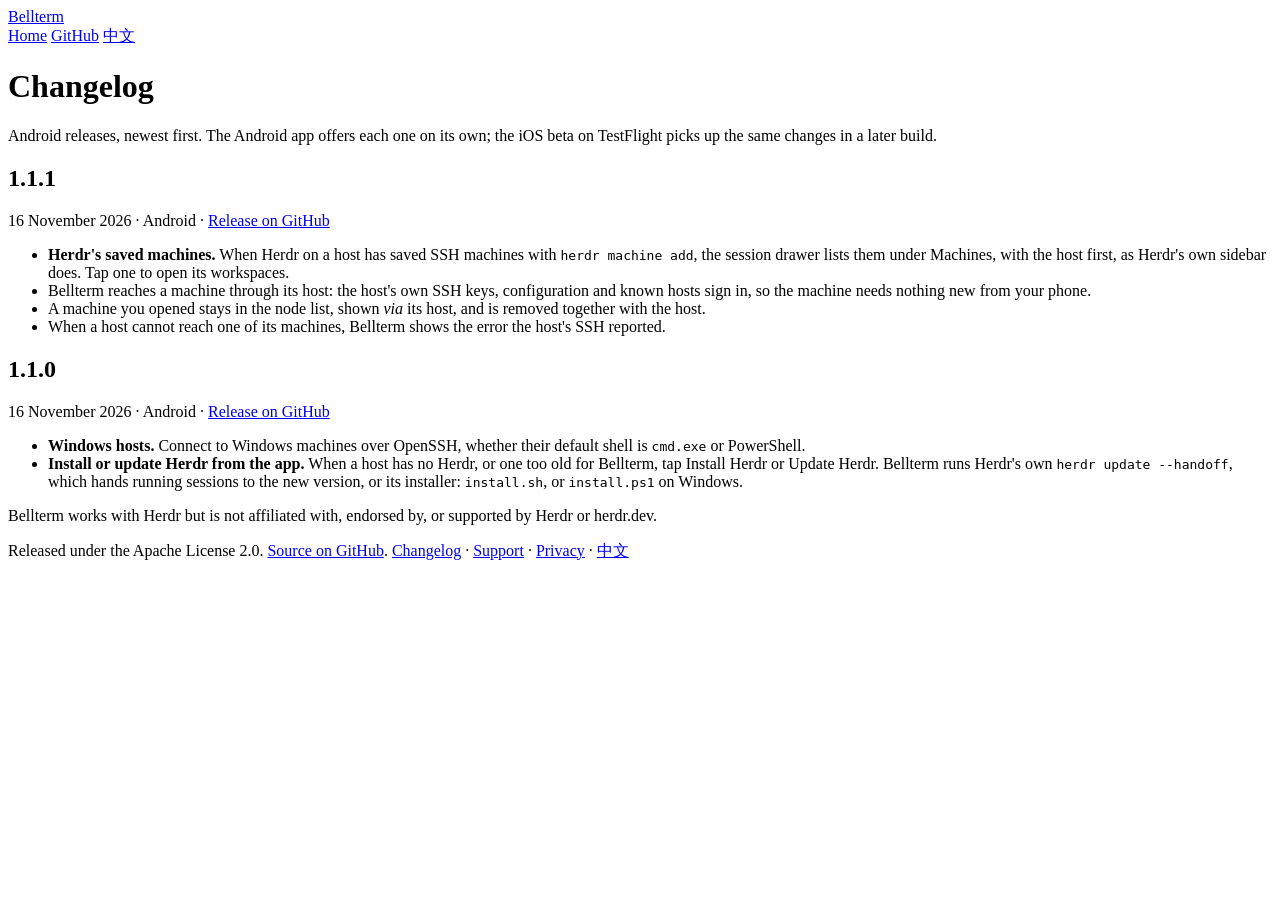
==== site/changelog/index.html @ 08ce36ce "docs(site): add a changelog with 1.1.0 and 1.1.1 English and Chinese changelog pages, linked from ev" ====
<!doctype html>
<html lang="en">
<head>
<meta charset="utf-8">
<meta name="viewport" content="width=device-width, initial-scale=1, viewport-fit=cover">
<title>Changelog — Bellterm</title>
<meta name="description" content="What changed in each Bellterm release.">
<meta name="theme-color" content="#f5f5f7">
<link rel="canonical" href="https://bellterm.app/changelog/">
<link rel="alternate" hreflang="en" href="https://bellterm.app/changelog/">
<link rel="alternate" hreflang="zh-CN" href="https://bellterm.app/zh/changelog/">
<link rel="alternate" hreflang="x-default" href="https://bellterm.app/changelog/">
<link rel="icon" href="/favicon.svg" type="image/svg+xml">
<link rel="apple-touch-icon" href="/apple-touch-icon.png">
<meta property="og:type" content="website">
<meta property="og:site_name" content="Bellterm">
<meta property="og:title" content="Changelog — Bellterm">
<meta property="og:description" content="What changed in each Bellterm release.">
<meta property="og:url" content="https://bellterm.app/changelog/">
<meta property="og:image" content="https://bellterm.app/og.png">
<meta name="twitter:card" content="summary_large_image">
<link rel="stylesheet" href="/style.css">
</head>
<body>
<header class="wrap top">
  <a class="brand" href="/"><img src="/icon.svg" alt="">Bellterm</a>
  <nav aria-label="Main">
    <a href="/">Home</a>
    <a href="https://github.com/nimrc/bellterm">GitHub</a>
    <a href="/zh/changelog/" hreflang="zh-CN" lang="zh-CN">中文</a>
  </nav>
</header>

<main class="wrap doc">
  <h1>Changelog</h1>
  <p class="meta">Android releases, newest first. The Android app offers each one on its own; the iOS beta on TestFlight picks up the same changes in a later build.</p>

  <h2 id="1.1.1">1.1.1</h2>
  <p class="meta"><time datetime="2026-11-16">16 November 2026</time> · Android · <a href="https://github.com/nimrc/bellterm/releases/tag/v1.1.1">Release on GitHub</a></p>
  <ul>
    <li><strong>Herdr's saved machines.</strong> When Herdr on a host has saved SSH machines with <code>herdr machine add</code>, the session drawer lists them under Machines, with the host first, as Herdr's own sidebar does. Tap one to open its workspaces.</li>
    <li>Bellterm reaches a machine through its host: the host's own SSH keys, configuration and known hosts sign in, so the machine needs nothing new from your phone.</li>
    <li>A machine you opened stays in the node list, shown <em>via</em> its host, and is removed together with the host.</li>
    <li>When a host cannot reach one of its machines, Bellterm shows the error the host's SSH reported.</li>
  </ul>

  <h2 id="1.1.0">1.1.0</h2>
  <p class="meta"><time datetime="2026-11-16">16 November 2026</time> · Android · <a href="https://github.com/nimrc/bellterm/releases/tag/v1.1.0">Release on GitHub</a></p>
  <ul>
    <li><strong>Windows hosts.</strong> Connect to Windows machines over OpenSSH, whether their default shell is <code>cmd.exe</code> or PowerShell.</li>
    <li><strong>Install or update Herdr from the app.</strong> When a host has no Herdr, or one too old for Bellterm, tap Install Herdr or Update Herdr. Bellterm runs Herdr's own <code>herdr update --handoff</code>, which hands running sessions to the new version, or its installer: <code>install.sh</code>, or <code>install.ps1</code> on Windows.</li>
  </ul>
</main>

<footer>
  <div class="wrap">
    <p>Bellterm works with Herdr but is not affiliated with, endorsed by, or supported by Herdr or herdr.dev.</p>
    <p>Released under the Apache License 2.0. <a href="https://github.com/nimrc/bellterm">Source on GitHub</a>. <a href="/changelog/">Changelog</a> · <a href="/support/">Support</a> · <a href="/privacy/">Privacy</a> · <a href="/zh/changelog/" hreflang="zh-CN" lang="zh-CN">中文</a></p>
  </div>
</footer>
</body>
</html>
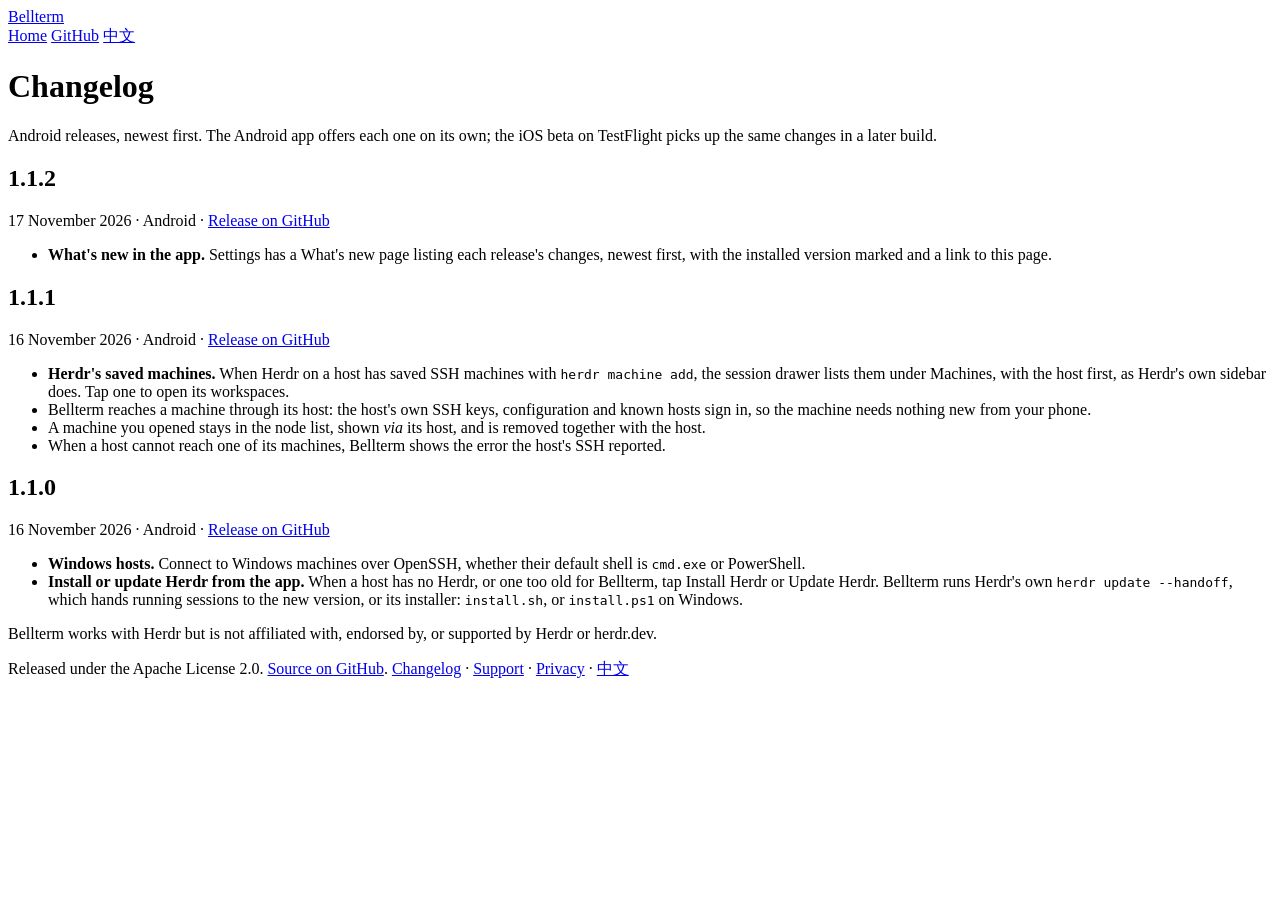
==== commit cef2d150: "docs: release notes and site changelog for 1.1.2" ====
--- a/site/changelog/index.html
+++ b/site/changelog/index.html
@@ -35,6 +35,12 @@
   <h1>Changelog</h1>
   <p class="meta">Android releases, newest first. The Android app offers each one on its own; the iOS beta on TestFlight picks up the same changes in a later build.</p>
 
+  <h2 id="1.1.2">1.1.2</h2>
+  <p class="meta"><time datetime="2026-11-17">17 November 2026</time> · Android · <a href="https://github.com/nimrc/bellterm/releases/tag/v1.1.2">Release on GitHub</a></p>
+  <ul>
+    <li><strong>What's new in the app.</strong> Settings has a What's new page listing each release's changes, newest first, with the installed version marked and a link to this page.</li>
+  </ul>
+
   <h2 id="1.1.1">1.1.1</h2>
   <p class="meta"><time datetime="2026-11-16">16 November 2026</time> · Android · <a href="https://github.com/nimrc/bellterm/releases/tag/v1.1.1">Release on GitHub</a></p>
   <ul>
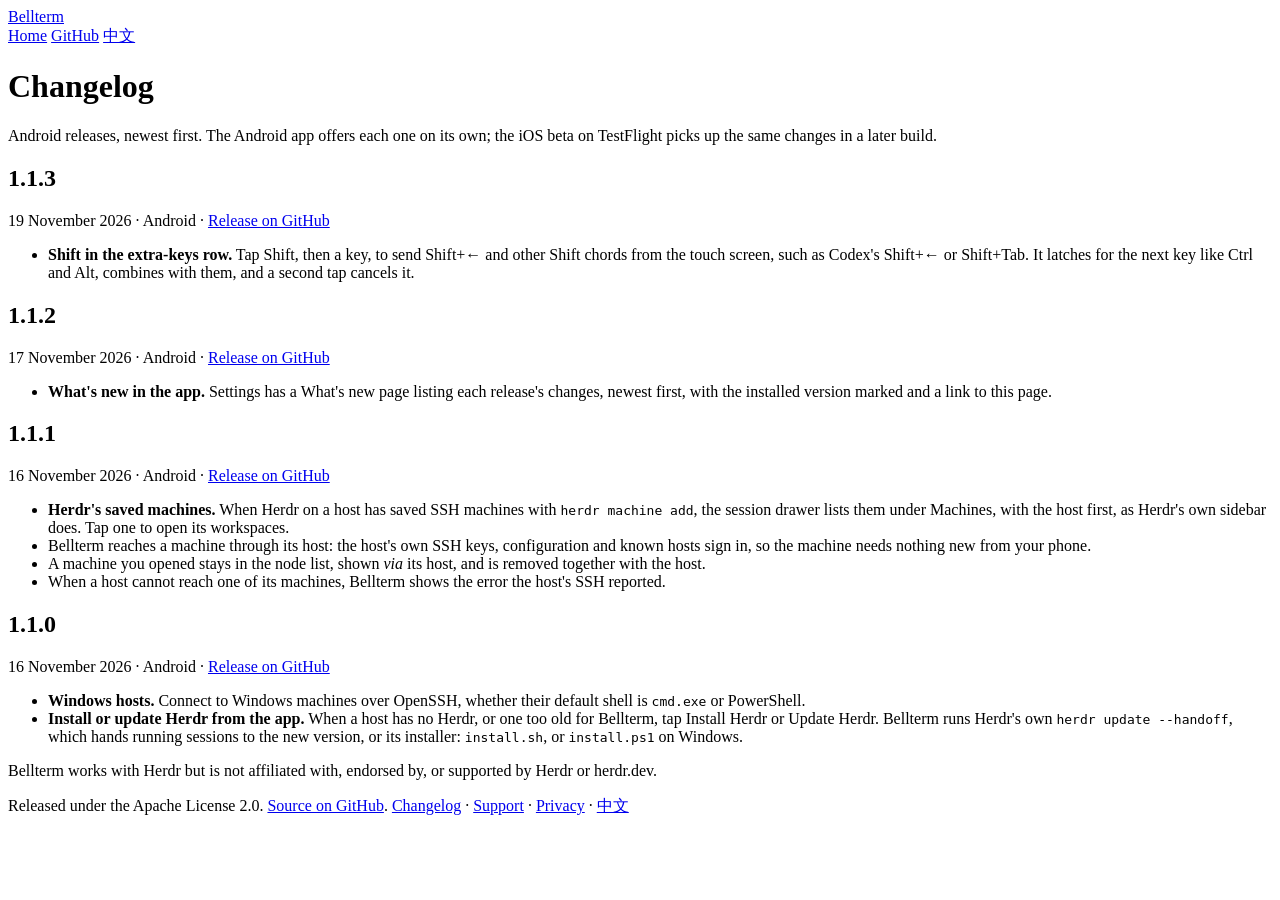
==== commit e364de2f: "docs: release notes and site changelog for 1.1.3" ====
--- a/site/changelog/index.html
+++ b/site/changelog/index.html
@@ -35,6 +35,12 @@
   <h1>Changelog</h1>
   <p class="meta">Android releases, newest first. The Android app offers each one on its own; the iOS beta on TestFlight picks up the same changes in a later build.</p>
 
+  <h2 id="1.1.3">1.1.3</h2>
+  <p class="meta"><time datetime="2026-11-19">19 November 2026</time> · Android · <a href="https://github.com/nimrc/bellterm/releases/tag/v1.1.3">Release on GitHub</a></p>
+  <ul>
+    <li><strong>Shift in the extra-keys row.</strong> Tap Shift, then a key, to send Shift+← and other Shift chords from the touch screen, such as Codex's Shift+← or Shift+Tab. It latches for the next key like Ctrl and Alt, combines with them, and a second tap cancels it.</li>
+  </ul>
+
   <h2 id="1.1.2">1.1.2</h2>
   <p class="meta"><time datetime="2026-11-17">17 November 2026</time> · Android · <a href="https://github.com/nimrc/bellterm/releases/tag/v1.1.2">Release on GitHub</a></p>
   <ul>
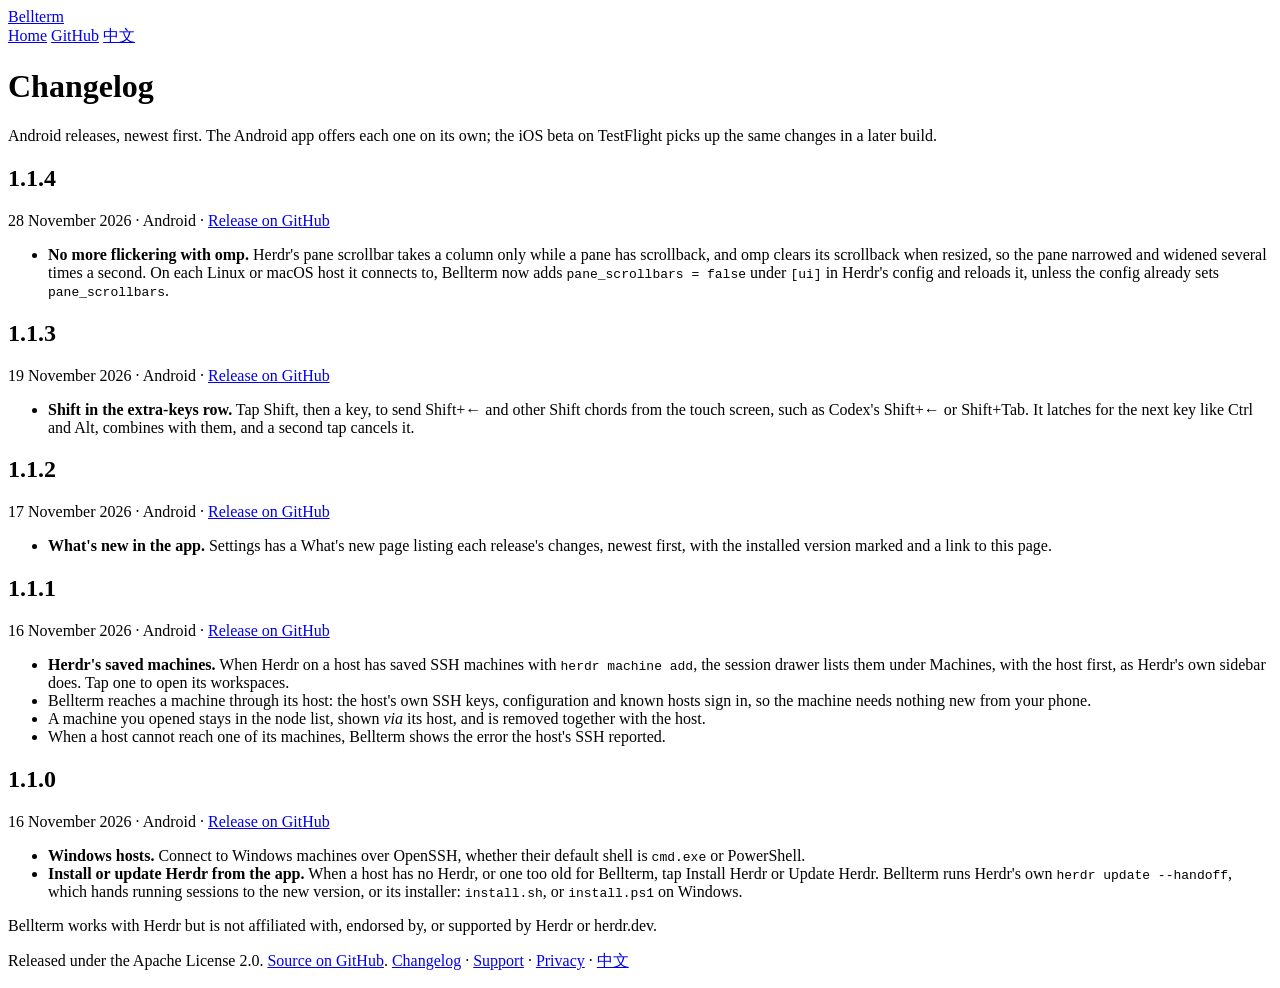
==== commit 68ca7ba8: "docs: release notes and site changelog for 1.1.4" ====
--- a/site/changelog/index.html
+++ b/site/changelog/index.html
@@ -34,6 +34,12 @@
 <main class="wrap doc">
   <h1>Changelog</h1>
   <p class="meta">Android releases, newest first. The Android app offers each one on its own; the iOS beta on TestFlight picks up the same changes in a later build.</p>
+
+  <h2 id="1.1.4">1.1.4</h2>
+  <p class="meta"><time datetime="2026-11-28">28 November 2026</time> · Android · <a href="https://github.com/nimrc/bellterm/releases/tag/v1.1.4">Release on GitHub</a></p>
+  <ul>
+    <li><strong>No more flickering with omp.</strong> Herdr's pane scrollbar takes a column only while a pane has scrollback, and omp clears its scrollback when resized, so the pane narrowed and widened several times a second. On each Linux or macOS host it connects to, Bellterm now adds <code>pane_scrollbars = false</code> under <code>[ui]</code> in Herdr's config and reloads it, unless the config already sets <code>pane_scrollbars</code>.</li>
+  </ul>
 
   <h2 id="1.1.3">1.1.3</h2>
   <p class="meta"><time datetime="2026-11-19">19 November 2026</time> · Android · <a href="https://github.com/nimrc/bellterm/releases/tag/v1.1.3">Release on GitHub</a></p>
